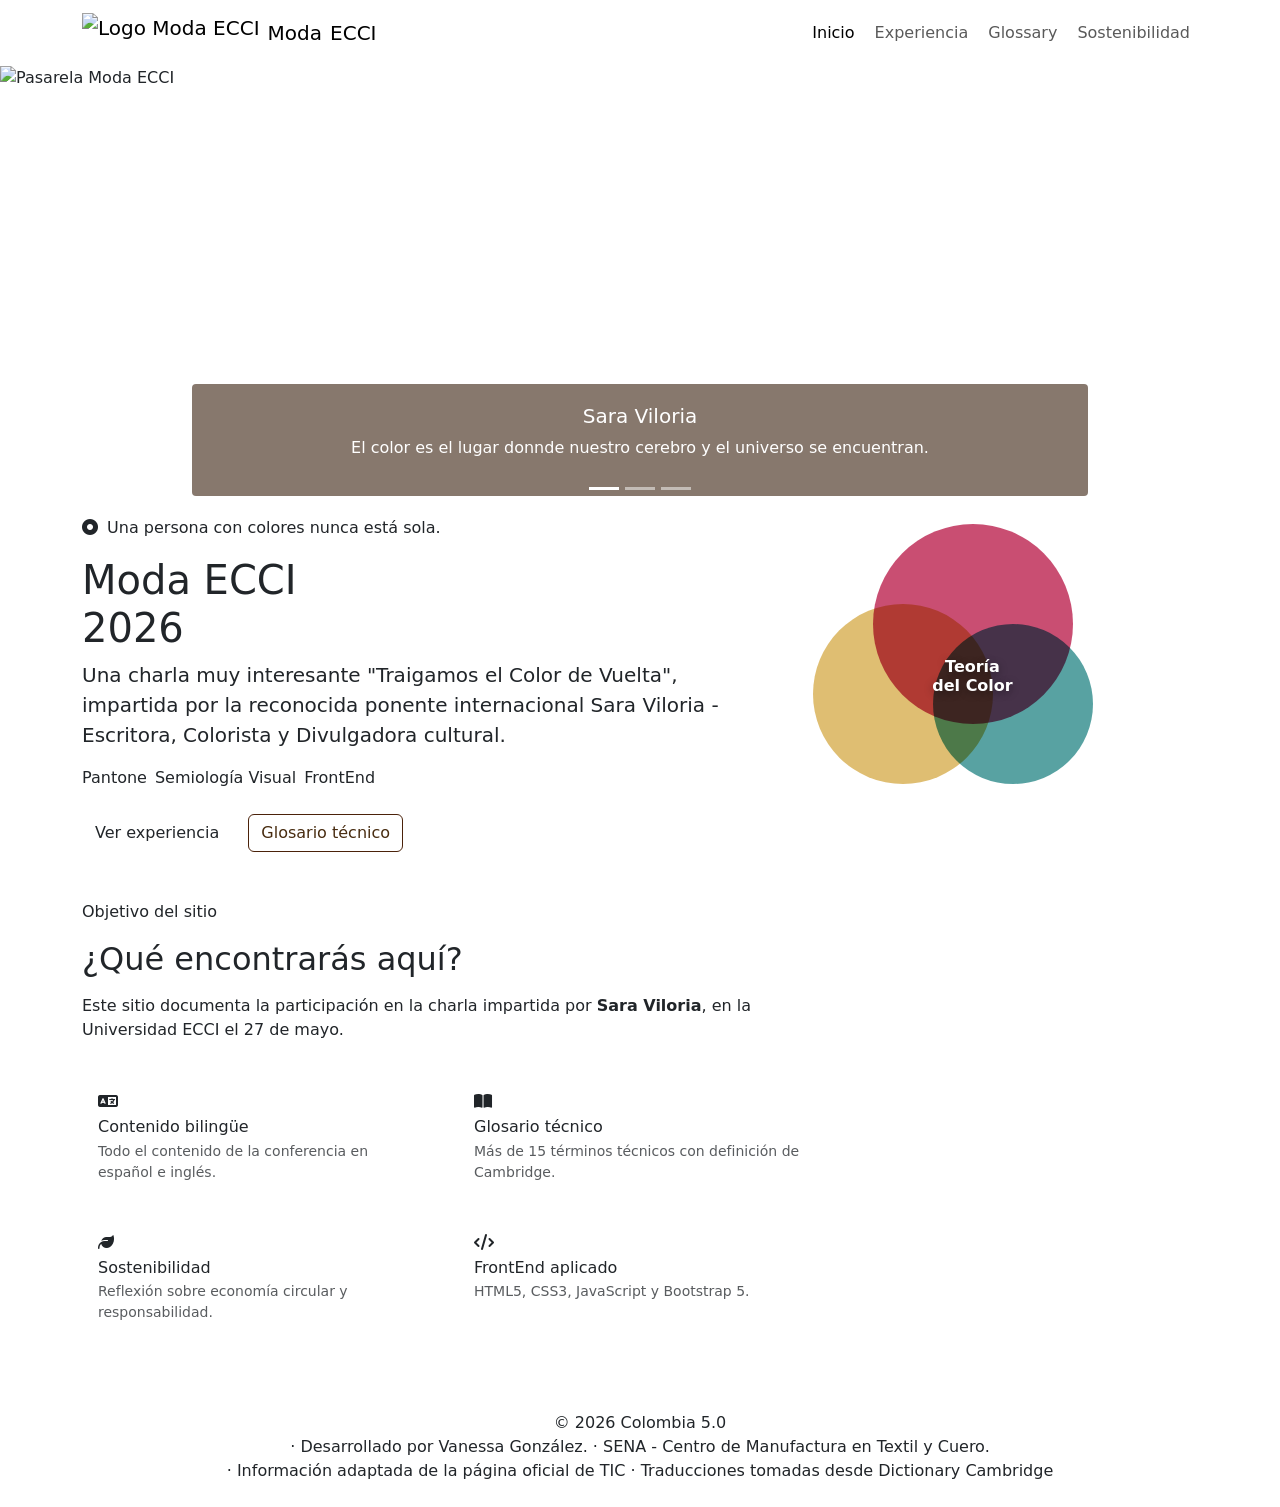
==== index.html @ 694be5ac "Add files via upload" ====
<!DOCTYPE html>
<html lang="es">
  <head>
    <meta charset="UTF-8" />
  <meta name="viewport" content="width=device-width, initial-scale=1.0" />
  <title>Moda ECCI — Inicio</title>
  <link rel="stylesheet" href="https://cdn.jsdelivr.net/npm/bootstrap@5.3.3/dist/css/bootstrap.min.css" />
  <link rel="stylesheet" href="https://cdnjs.cloudflare.com/ajax/libs/font-awesome/6.5.0/css/all.min.css" />
  <link rel="stylesheet" href="public/css/style.css" />
  </head>
  <body>
  
<!--=========== NAVAR ===========-->
    <nav class="navbar navbar-expand-lg navbar-moda sticky-top">
      <div class="container">
        <a class="navbar-brand d-flex align-items-center gap-2" href="index.html">
          <img src="public/img/logo.png" alt="Logo Moda ECCI" height="40" class="d-inline-block align-text-top">
          Moda <span>ECCI</span>
        </a>
        <button class="navbar-toggler border-0" type="button" data-bs-toggle="collapse" data-bs-target="#mainNav" aria-controls="mainNav" aria-expanded="false" aria-label="Menú">
        <span class="navbar-toggler-icon" style="filter:invert(1);"></span>
      </button>
      <div class="collapse navbar-collapse" id="mainNav">
        <ul class="navbar-nav ms-auto gap-1">
          <li class="nav-item"><a class="nav-link active" href="index.html">Inicio</a></li>
          <li class="nav-item"><a class="nav-link" href="pages/experiencia.html">Experiencia</a></li>
          <li class="nav-item"><a class="nav-link" href="pages/glossary.html">Glossary</a></li>
          <li class="nav-item"><a class="nav-link" href="pages/sostenibilidad.html">Sostenibilidad</a></li>
        </ul>
      </div>
    </div>
  </nav>

  <div id="eventImagesCarousel" class="carousel slide carousel-fade" data-bs-ride="carousel">
    <div class="carousel-indicators">
      <button type="button" data-bs-target="#eventImagesCarousel" data-bs-slide-to="0" class="active" aria-current="true" aria-label="Slide 1"></button>
      <button type="button" data-bs-target="#eventImagesCarousel" data-bs-slide-to="1" aria-label="Slide 2"></button>
      <button type="button" data-bs-target="#eventImagesCarousel" data-bs-slide-to="2" aria-label="Slide 3"></button>
    </div>

    <div class="carousel-inner">
      <div class="carousel-item active" data-bs-interval="4000">
        <img src="public/img/ME0.jpg" class="d-block w-100" alt="Pasarela Moda ECCI" style="height: 450px; object-fit: cover;">
        <div class="carousel-caption d-none d-md-block" style="background: rgba(56, 31, 13, 0.6); border-radius: 4px;">
          <h5>Sara Viloria</h5>
          <p>El color es el lugar donnde nuestro cerebro y el universo se encuentran.</p>
        </div>
      </div>
      <div class="carousel-item" data-bs-interval="4000">
        <img src="publlic/img/ME1.jpg" class="d-block w-100" alt="Conferencia de Color" style="height: 450px; object-fit: cover;">
        <div class="carousel-caption d-none d-md-block" style="background: rgba(79, 16, 79, 0.6); border-radius: 4px;">
          <h5>!Traigamos el color de vuelta¡</h5>
          <p>Todos los colores sin excepción nos hacen sentir algo.</p>
          <p>No existen los colores mudos; todos gritan, susurran, lloran o bailan.</p>
        </div>
      </div>
      <div class="carousel-item" data-bs-interval="4000">
        <img src="public/img/ME2.jpg" class="d-block w-100" alt="Talleres Textiles" style="height: 450px; object-fit: cover;">
        <div class="carousel-caption d-none d-md-block" style="background: rgba(13, 44, 83, 0.6); border-radius: 4px;">
          <h5>DIOS COLOR ARTE VIDA </h5>
          <p>El universo nos habla a través del color; el cerebro lo traduce en emoción y en ese diálogo vibrante, el alma descubre que jamás volverá a estar sola.</p>
        </div>
      </div>
    </div>
    <button class="carousel-control-prev" type="button" data-bs-target="#eventImagesCarousel" data-bs-slide="prev">
      <span class="carousel-control-prev-icon" aria-hidden="true"></span>
      <span class="visually-hidden">Anterior</span>
    </button>
    <button class="carousel-control-next" type="button" data-bs-target="#eventImagesCarousel" data-bs-slide="next">
      <span class="carousel-control-next-icon" aria-hidden="true"></span>
      <span class="visually-hidden">Siguiente</span>
    </button>
  </div>
   
<!--=========== BIENVENIDA ===========-->
<section class="hero">
    <div class="container">
      <div class="row align-items-center">
        <div class="col-lg-7">
          <p class="hero-label"><i class="fa-solid fa-circle-dot me-1"></i> Una persona con colores nunca está sola.</p>
          <h1>Moda ECCI<br>2026</h1>
          <p class="lead">
             Una charla muy interesante "Traigamos el Color de Vuelta", impartida por la reconocida ponente internacional
 <strong style="color:var(--pantone-gold);">Sara Viloria</strong> - Escritora, Colorista y Divulgadora cultural.
          </p>
          <div class="d-flex flex-wrap gap-2 mt-3">
            <span class="badge-pantone">Pantone</span>
            <span class="badge-pantone">Semiología Visual</span>
            <span class="badge-pantone">FrontEnd</span>
          </div>
          <div class="mt-4 d-flex gap-3 flex-wrap">
            <a href="pages/experiencia.html" class="btn btn-moda">Ver experiencia</a>
            <a href="pages/glossary.html" class="btn btn-outline-moda" style="color:#482c10;border-color:#4b220a;">Glosario técnico</a>
          </div>
        </div>
        <div class="col-lg-5 d-none d-lg-flex justify-content-center align-items-center mt-5 mt-lg-0">
          <!-- Círculos decorativos Pantone -->
          <div class="position-relative" style="width:320px;height:320px;">
            <div style="position:absolute;width:200px;height:200px;background:#C0305A;border-radius:50%;top:0;left:60px;opacity:0.85;"></div>
            <div style="position:absolute;width:180px;height:180px;background:#D4A843;border-radius:50%;top:80px;left:0;opacity:0.75;mix-blend-mode:multiply;"></div>
            <div style="position:absolute;width:160px;height:160px;background:#2E8B8B;border-radius:50%;top:100px;left:120px;opacity:0.80;mix-blend-mode:multiply;"></div>
            <div style="position:absolute;top:50%;left:50%;transform:translate(-50%,-50%);text-align:center;z-index:10;">
              <p style="font-family:var(--font-display);font-size:1rem;font-weight:900;color:#fff;text-shadow:0 2px 8px rgba(0,0,0,0.4);line-height:1.2;">Teoría<br>del Color</p>
            </div>
          </div>
        </div>
      </div>
    </div>
  </section>

<!--=========== OBJETIVOS ===========-->
  <section class="py-5">
    <div class="container">
      <div class="row g-4">
        <div class="col-md-8">
          <p class="section-subtitle">Objetivo del sitio</p>
          <h2 class="section-title mb-3">¿Qué encontrarás aquí?</h2>
          <p>Este sitio documenta la participación en la charla impartida por <strong>Sara Viloria</strong>, en la Universidad ECCI el 27 de mayo.</p>
          <div class="row g-3 mt-2">
            <div class="col-sm-6">
              <div class="p-3 rounded" style="background:var(--white);border-left:4px solid var(--magenta);">
                <i class="fa-solid fa-language mb-2" style="color:var(--magenta);"></i>
                <h6 class="mb-1">Contenido bilingüe</h6>
                <p class="small text-muted mb-0">Todo el contenido de la conferencia en español e inglés.</p>
              </div>
            </div>
            <div class="col-sm-6">
              <div class="p-3 rounded" style="background:var(--white);border-left:4px solid var(--pantone-teal);">
                <i class="fa-solid fa-book-open mb-2" style="color:var(--pantone-teal);"></i>
                <h6 class="mb-1">Glosario técnico</h6>
                <p class="small text-muted mb-0">Más de 15 términos técnicos con definición de Cambridge.</p>
              </div>
            </div>
            <div class="col-sm-6">
              <div class="p-3 rounded" style="background:var(--white);border-left:4px solid var(--pantone-gold);">
                <i class="fa-solid fa-leaf mb-2" style="color:var(--pantone-gold);"></i>
                <h6 class="mb-1">Sostenibilidad</h6>
                <p class="small text-muted mb-0">Reflexión sobre economía circular y responsabilidad.</p>
              </div>
            </div>
            <div class="col-sm-6">
              <div class="p-3 rounded" style="background:var(--white);border-left:4px solid var(--deep);">
                <i class="fa-solid fa-code mb-2" style="color:var(--deep);"></i>
                <h6 class="mb-1">FrontEnd aplicado</h6>
                <p class="small text-muted mb-0">HTML5, CSS3, JavaScript y Bootstrap 5.</p>
              </div>
            </div>
          </div>
        </div>
        <div class="col-md-4 d-flex align-items-center">
          <div class="text-center w-100 p-4 rounded" style="background:var(--deep);color:white;">
            <p style="font-family:var(--font-display);font-size:3rem;font-weight:900;color:var(--magenta-light);margin:0;" data-count="15">0</p>
            <p class="small mb-3">Términos técnicos</p>
            <p style="font-family:var(--font-display);font-size:3rem;font-weight:900;color:var(--pantone-gold);margin:0;" data-count="5">0</p>
            <p class="small mb-3">Temas de conferencia</p>
            <p style="font-family:var(--font-display);font-size:3rem;font-weight:900;color:var(--pantone-teal);margin:0;" data-count="4">0</p>
            <p class="small mb-0">Páginas del sitio</p>
          </div>
        </div>
      </div>
    </div>
  </section>
<footer class="site-footer py-4 text-center">
  <p class="mb-0">© 2026 Colombia 5.0 <br/> · Desarrollado por Vanessa González. · SENA - Centro de Manufactura en Textil y Cuero. <br/> · Información adaptada de la página oficial de TIC · Traducciones tomadas desde Dictionary Cambridge </p>
</footer>
  <script src="https://cdn.jsdelivr.net/npm/bootstrap@5.3.3/dist/js/bootstrap.bundle.min.js"></script>
  <script src="public/js/main.js"></script>
</body>
</html>
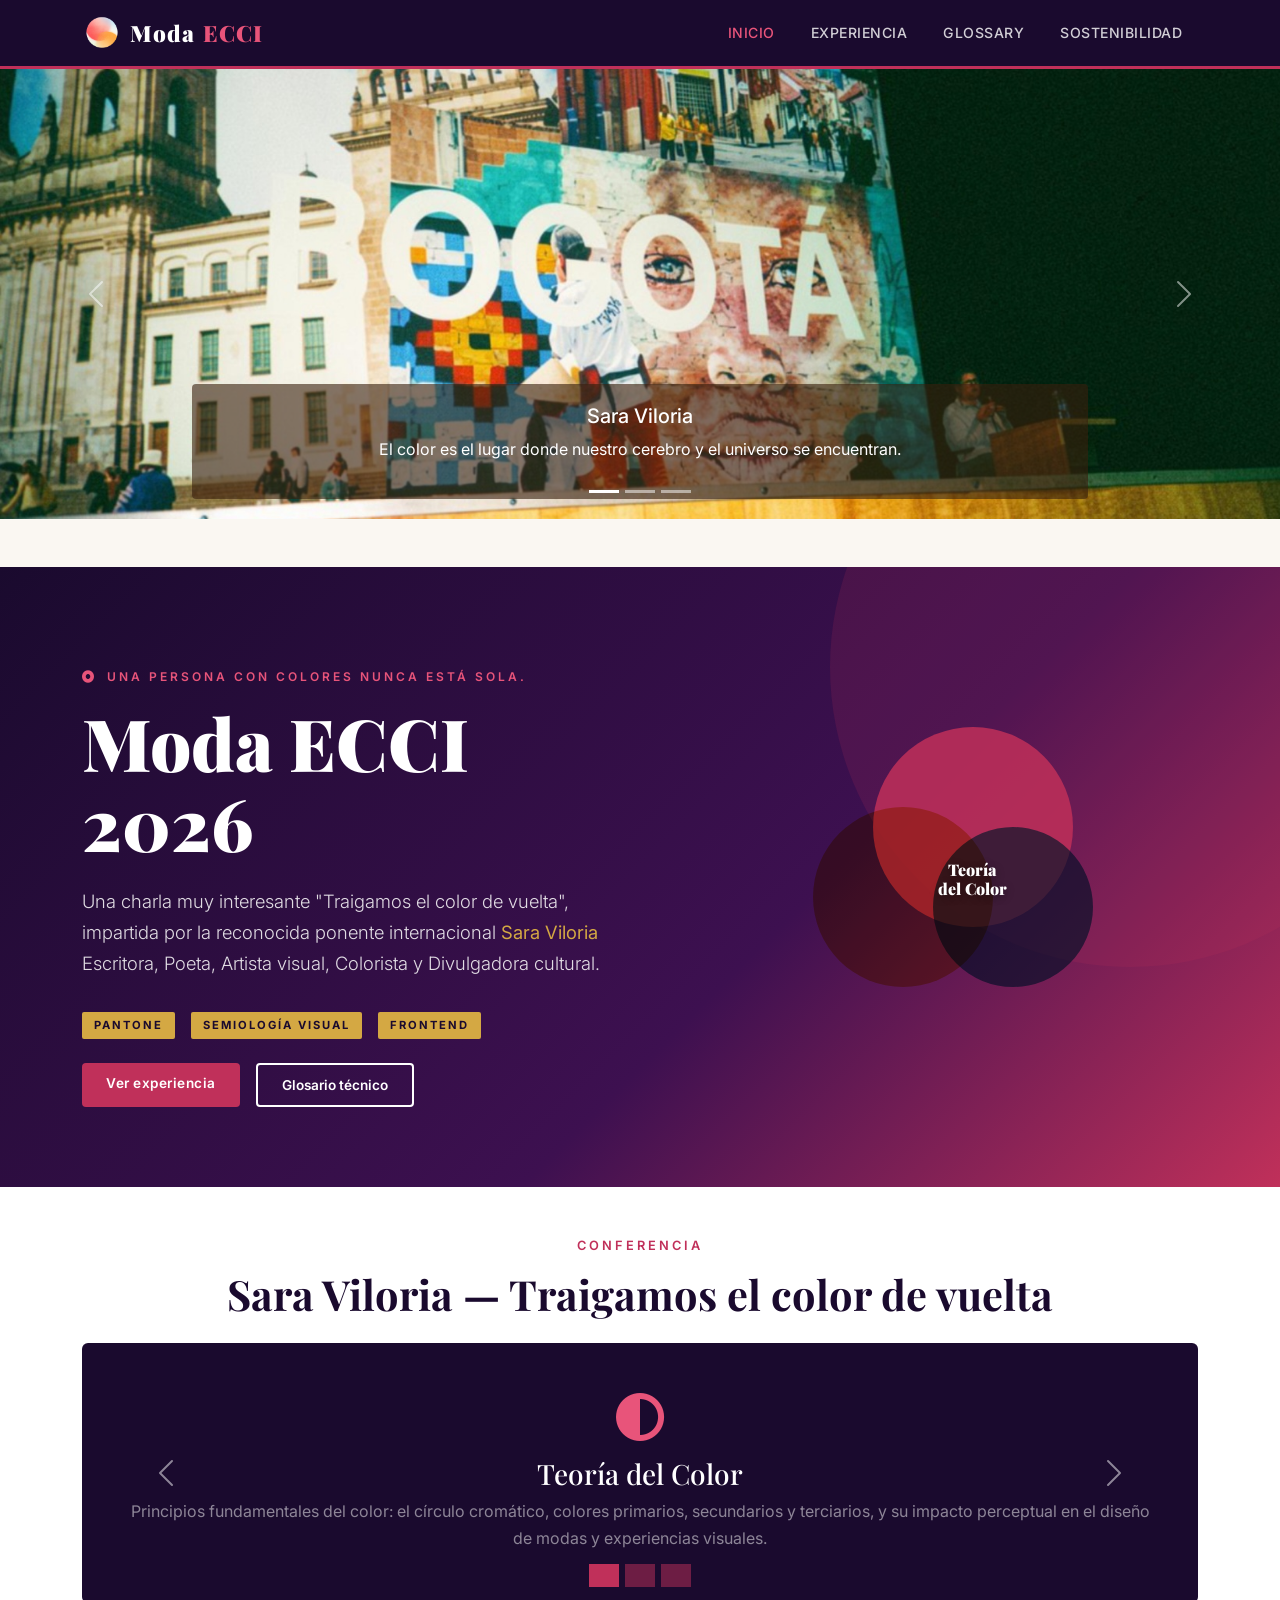
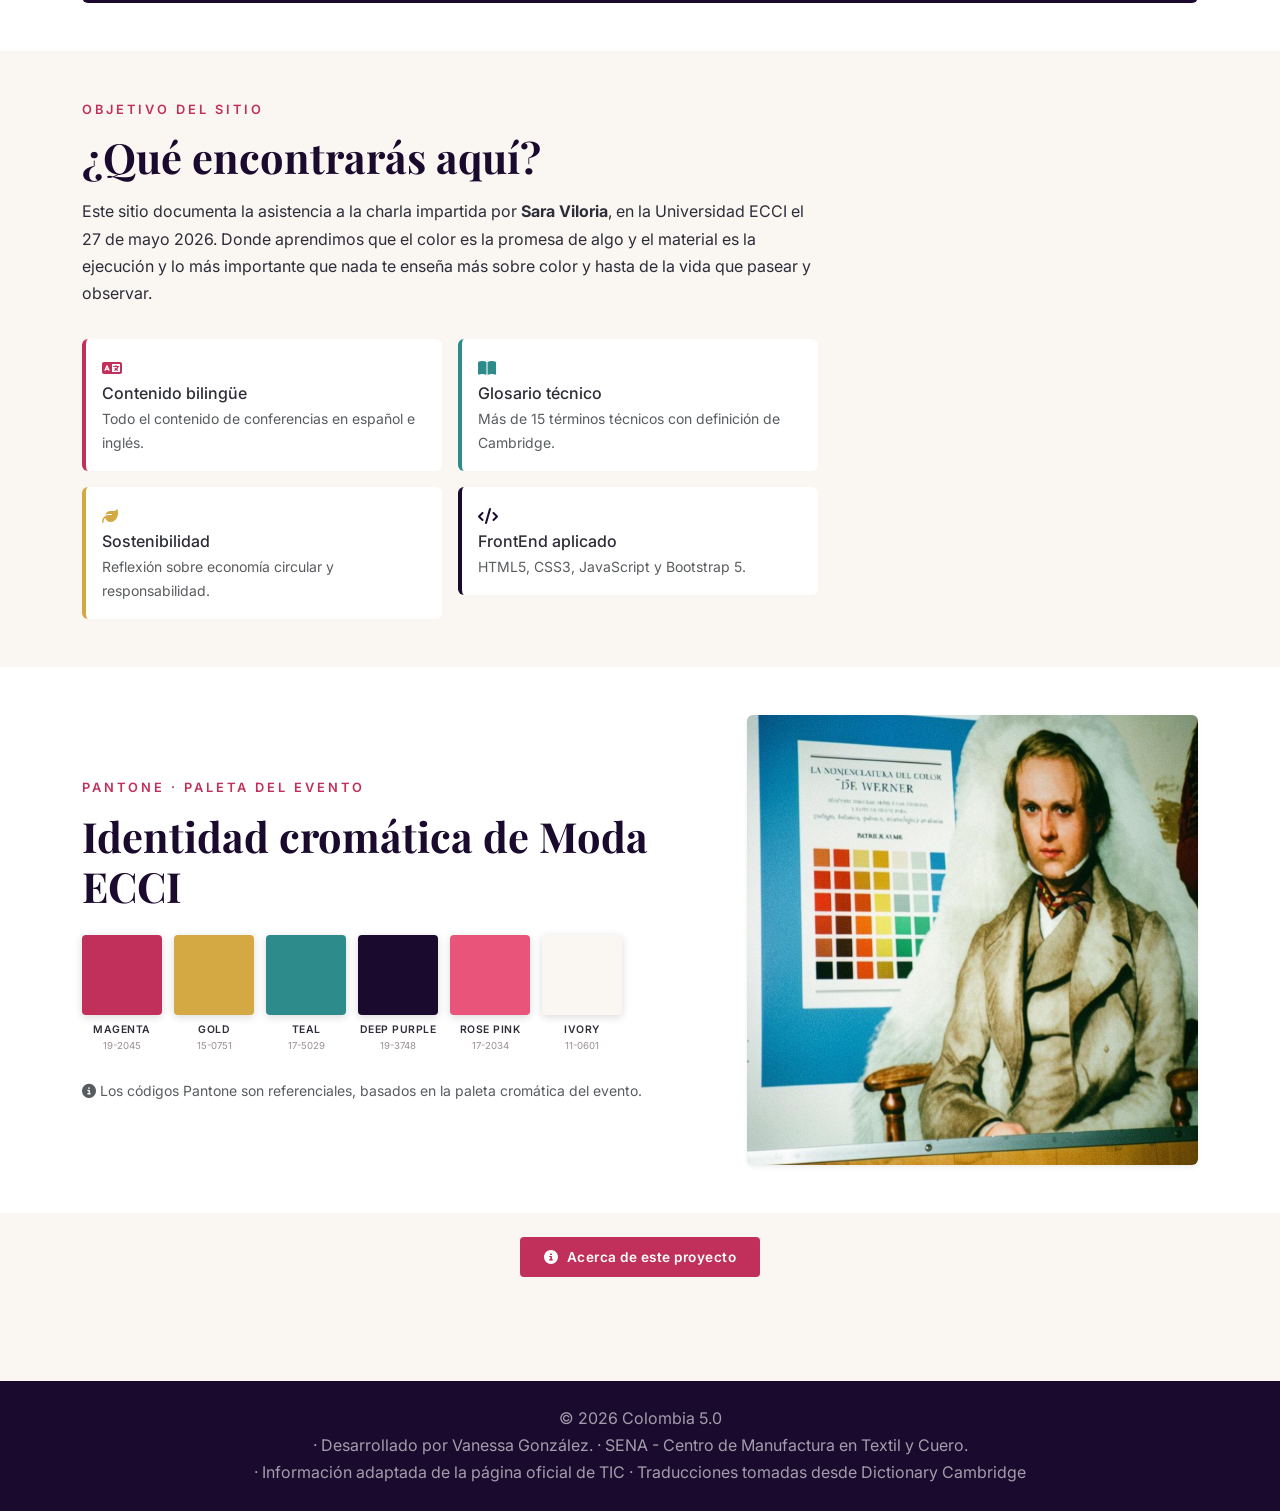
==== commit bd2c5ee8: "Update index.html" ====
--- a/index.html
+++ b/index.html
@@ -1,28 +1,28 @@
 <!DOCTYPE html>
 <html lang="es">
-  <head>
-    <meta charset="UTF-8" />
+<head>
+  <meta charset="UTF-8" />
   <meta name="viewport" content="width=device-width, initial-scale=1.0" />
   <title>Moda ECCI — Inicio</title>
   <link rel="stylesheet" href="https://cdn.jsdelivr.net/npm/bootstrap@5.3.3/dist/css/bootstrap.min.css" />
   <link rel="stylesheet" href="https://cdnjs.cloudflare.com/ajax/libs/font-awesome/6.5.0/css/all.min.css" />
-  <link rel="stylesheet" href="public/css/style.css" />
-  </head>
-  <body>
-  
-<!--=========== NAVAR ===========-->
-    <nav class="navbar navbar-expand-lg navbar-moda sticky-top">
-      <div class="container">
-        <a class="navbar-brand d-flex align-items-center gap-2" href="index.html">
-          <img src="public/img/logo.png" alt="Logo Moda ECCI" height="40" class="d-inline-block align-text-top">
+  <link rel="stylesheet" href="css/style.css" />
+</head>
+<body>
+
+  <!-- ============= NAVBAR ============= -->
+  <nav class="navbar navbar-expand-lg navbar-moda sticky-top">
+    <div class="container">
+      <a class="navbar-brand d-flex align-items-center gap-2" href="index.html">
+          <img src="img/logo.png" alt="Logo Moda ECCI" height="40" class="d-inline-block align-text-top">
           Moda <span>ECCI</span>
         </a>
-        <button class="navbar-toggler border-0" type="button" data-bs-toggle="collapse" data-bs-target="#mainNav" aria-controls="mainNav" aria-expanded="false" aria-label="Menú">
+      <button class="navbar-toggler border-0" type="button" data-bs-toggle="collapse" data-bs-target="#mainNav" aria-controls="mainNav" aria-expanded="false" aria-label="Menú">
         <span class="navbar-toggler-icon" style="filter:invert(1);"></span>
       </button>
       <div class="collapse navbar-collapse" id="mainNav">
         <ul class="navbar-nav ms-auto gap-1">
-          <li class="nav-item"><a class="nav-link active" href="index.html">Inicio</a></li>
+          <li class="nav-item"><a class="nav-link" href="index.html">Inicio</a></li>
           <li class="nav-item"><a class="nav-link" href="pages/experiencia.html">Experiencia</a></li>
           <li class="nav-item"><a class="nav-link" href="pages/glossary.html">Glossary</a></li>
           <li class="nav-item"><a class="nav-link" href="pages/sostenibilidad.html">Sostenibilidad</a></li>
@@ -31,7 +31,8 @@
     </div>
   </nav>
 
-  <div id="eventImagesCarousel" class="carousel slide carousel-fade" data-bs-ride="carousel">
+  <!-- ============= CARRUSEL ============= -->
+  <div id="eventImagesCarousel" class="carousel slide carousel-fade mb-5" data-bs-ride="carousel">
     <div class="carousel-indicators">
       <button type="button" data-bs-target="#eventImagesCarousel" data-bs-slide-to="0" class="active" aria-current="true" aria-label="Slide 1"></button>
       <button type="button" data-bs-target="#eventImagesCarousel" data-bs-slide-to="1" aria-label="Slide 2"></button>
@@ -40,22 +41,22 @@
 
     <div class="carousel-inner">
       <div class="carousel-item active" data-bs-interval="4000">
-        <img src="public/img/ME0.jpg" class="d-block w-100" alt="Pasarela Moda ECCI" style="height: 450px; object-fit: cover;">
+        <img src="img/ME0.jpg" class="d-block w-100" alt="Pasarela Moda ECCI" style="height: 450px; object-fit: cover;">
         <div class="carousel-caption d-none d-md-block" style="background: rgba(56, 31, 13, 0.6); border-radius: 4px;">
           <h5>Sara Viloria</h5>
-          <p>El color es el lugar donnde nuestro cerebro y el universo se encuentran.</p>
+          <p>El color es el lugar donde nuestro cerebro y el universo se encuentran.</p>
         </div>
       </div>
       <div class="carousel-item" data-bs-interval="4000">
-        <img src="publlic/img/ME1.jpg" class="d-block w-100" alt="Conferencia de Color" style="height: 450px; object-fit: cover;">
+        <img src="img/ME1.jpg" class="d-block w-100" alt="Conferencia de Color" style="height: 450px; object-fit: cover;">
         <div class="carousel-caption d-none d-md-block" style="background: rgba(79, 16, 79, 0.6); border-radius: 4px;">
-          <h5>!Traigamos el color de vuelta¡</h5>
+          <h5>¡Traigamos el color de vuelta!</h5>
           <p>Todos los colores sin excepción nos hacen sentir algo.</p>
           <p>No existen los colores mudos; todos gritan, susurran, lloran o bailan.</p>
         </div>
       </div>
       <div class="carousel-item" data-bs-interval="4000">
-        <img src="public/img/ME2.jpg" class="d-block w-100" alt="Talleres Textiles" style="height: 450px; object-fit: cover;">
+        <img src="img/ME2.jpg" class="d-block w-100" alt="Talleres Textiles" style="height: 450px; object-fit: cover;">
         <div class="carousel-caption d-none d-md-block" style="background: rgba(13, 44, 83, 0.6); border-radius: 4px;">
           <h5>DIOS COLOR ARTE VIDA </h5>
           <p>El universo nos habla a través del color; el cerebro lo traduce en emoción y en ese diálogo vibrante, el alma descubre que jamás volverá a estar sola.</p>
@@ -71,17 +72,16 @@
       <span class="visually-hidden">Siguiente</span>
     </button>
   </div>
-   
-<!--=========== BIENVENIDA ===========-->
-<section class="hero">
+
+  <!-- ============= HERO ============= -->
+  <section class="hero">
     <div class="container">
       <div class="row align-items-center">
         <div class="col-lg-7">
           <p class="hero-label"><i class="fa-solid fa-circle-dot me-1"></i> Una persona con colores nunca está sola.</p>
           <h1>Moda ECCI<br>2026</h1>
           <p class="lead">
-             Una charla muy interesante "Traigamos el Color de Vuelta", impartida por la reconocida ponente internacional
- <strong style="color:var(--pantone-gold);">Sara Viloria</strong> - Escritora, Colorista y Divulgadora cultural.
+          Una charla muy interesante "Traigamos el color de vuelta", impartida por la reconocida ponente internacional <strong style="color:var(--pantone-gold);">Sara Viloria</strong> Escritora, Poeta, Artista visual, Colorista y Divulgadora cultural.
           </p>
           <div class="d-flex flex-wrap gap-2 mt-3">
             <span class="badge-pantone">Pantone</span>
@@ -90,7 +90,7 @@
           </div>
           <div class="mt-4 d-flex gap-3 flex-wrap">
             <a href="pages/experiencia.html" class="btn btn-moda">Ver experiencia</a>
-            <a href="pages/glossary.html" class="btn btn-outline-moda" style="color:#482c10;border-color:#4b220a;">Glosario técnico</a>
+            <a href="pages/glossary.html" class="btn btn-outline-moda" style="color:#fff;border-color:#fff;">Glosario técnico</a>
           </div>
         </div>
         <div class="col-lg-5 d-none d-lg-flex justify-content-center align-items-center mt-5 mt-lg-0">
@@ -108,20 +108,69 @@
     </div>
   </section>
 
-<!--=========== OBJETIVOS ===========-->
+  <!-- ============= CAROUSEL DE TEMAS ============= -->
+  <section class="py-5" style="background:var(--white);">
+    <div class="container">
+      <p class="section-subtitle text-center">Conferencia</p>
+      <h2 class="section-title text-center mb-4">Sara Viloria — Traigamos el color de vuelta</h2>
+
+      <div id="topicsCarousel" class="carousel slide" data-bs-ride="carousel">
+        <div class="carousel-indicators">
+          <button type="button" data-bs-target="#topicsCarousel" data-bs-slide-to="0" class="active" style="background:var(--magenta);"></button>
+          <button type="button" data-bs-target="#topicsCarousel" data-bs-slide-to="1" style="background:var(--magenta);"></button>
+          <button type="button" data-bs-target="#topicsCarousel" data-bs-slide-to="2" style="background:var(--magenta);"></button>
+        </div>
+        <div class="carousel-inner rounded" style="background:var(--deep);min-height:260px;">
+
+          <div class="carousel-item active">
+            <div class="d-flex flex-column justify-content-center align-items-center text-center p-5" style="min-height:260px;">
+              <i class="fa-solid fa-circle-half-stroke fa-3x mb-3" style="color:var(--magenta-light);"></i>
+              <h3 class="text-white" style="font-family:var(--font-display);">Teoría del Color</h3>
+              <p class="text-white-50 mb-0">Principios fundamentales del color: el círculo cromático, colores primarios, secundarios y terciarios, y su impacto perceptual en el diseño de modas y experiencias visuales.</p>
+            </div>
+          </div>
+
+          <div class="carousel-item">
+            <div class="d-flex flex-column justify-content-center align-items-center text-center p-5" style="min-height:260px;">
+              <i class="fa-solid fa-eye fa-3x mb-3" style="color:var(--pantone-gold);"></i>
+              <h3 class="text-white" style="font-family:var(--font-display);">Semiología del Color</h3>
+              <p class="text-white-50 mb-0">Estudio de los signos y símbolos que los colores transmiten culturalmente. Cómo cada tono comunica emociones, identidades y valores en la industria creativa y el diseño digital.</p>
+            </div>
+          </div>
+
+          <div class="carousel-item">
+            <div class="d-flex flex-column justify-content-center align-items-center text-center p-5" style="min-height:260px;">
+              <i class="fa-solid fa-swatchbook fa-3x mb-3" style="color:var(--pantone-teal);"></i>
+              <h3 class="text-white" style="font-family:var(--font-display);">Sistema Pantone</h3>
+              <p class="text-white-50 mb-0">El sistema internacional de identificación y estandarización del color. Su uso en propuestas gráficas, textiles y digitales para garantizar coherencia visual en cualquier soporte.</p>
+            </div>
+          </div>
+
+        </div>
+        <button class="carousel-control-prev" type="button" data-bs-target="#topicsCarousel" data-bs-slide="prev">
+          <span class="carousel-control-prev-icon"></span>
+        </button>
+        <button class="carousel-control-next" type="button" data-bs-target="#topicsCarousel" data-bs-slide="next">
+          <span class="carousel-control-next-icon"></span>
+        </button>
+      </div>
+    </div>
+  </section>
+
+  <!-- ============= OBJETIVO ============= -->
   <section class="py-5">
     <div class="container">
       <div class="row g-4">
         <div class="col-md-8">
           <p class="section-subtitle">Objetivo del sitio</p>
           <h2 class="section-title mb-3">¿Qué encontrarás aquí?</h2>
-          <p>Este sitio documenta la participación en la charla impartida por <strong>Sara Viloria</strong>, en la Universidad ECCI el 27 de mayo.</p>
+          <p>Este sitio documenta la asistencia a la charla impartida por <strong>Sara Viloria</strong>, en la Universidad ECCI el 27 de mayo 2026. Donde aprendimos que el color es la promesa de algo y el material es la ejecución y lo más importante que nada te enseña más sobre color y hasta de la vida que pasear y observar.</p>
           <div class="row g-3 mt-2">
             <div class="col-sm-6">
               <div class="p-3 rounded" style="background:var(--white);border-left:4px solid var(--magenta);">
                 <i class="fa-solid fa-language mb-2" style="color:var(--magenta);"></i>
                 <h6 class="mb-1">Contenido bilingüe</h6>
-                <p class="small text-muted mb-0">Todo el contenido de la conferencia en español e inglés.</p>
+                <p class="small text-muted mb-0">Todo el contenido de conferencias en español e inglés.</p>
               </div>
             </div>
             <div class="col-sm-6">
@@ -147,23 +196,73 @@
             </div>
           </div>
         </div>
-        <div class="col-md-4 d-flex align-items-center">
-          <div class="text-center w-100 p-4 rounded" style="background:var(--deep);color:white;">
-            <p style="font-family:var(--font-display);font-size:3rem;font-weight:900;color:var(--magenta-light);margin:0;" data-count="15">0</p>
-            <p class="small mb-3">Términos técnicos</p>
-            <p style="font-family:var(--font-display);font-size:3rem;font-weight:900;color:var(--pantone-gold);margin:0;" data-count="5">0</p>
-            <p class="small mb-3">Temas de conferencia</p>
-            <p style="font-family:var(--font-display);font-size:3rem;font-weight:900;color:var(--pantone-teal);margin:0;" data-count="4">0</p>
-            <p class="small mb-0">Páginas del sitio</p>
-          </div>
-        </div>
-      </div>
-    </div>
-  </section>
+        </div>
+      </div>
+    </div>
+  </section>
+
+  <!-- ============= PALETA PANTONE ============= -->
+  <section class="py-5" style="background:var(--white);">
+    <div class="container">
+      <div class="row align-items-center g-4">
+        
+        <div class="col-lg-7">
+          <p class="section-subtitle">Pantone · Paleta del evento</p>
+          <h2 class="section-title mb-4">Identidad cromática de Moda ECCI</h2>
+          
+          <div class="swatch-row">
+            <div class="swatch"><div class="swatch-block" style="background:#C0305A;"></div><div class="swatch-name">Magenta</div><div class="swatch-code">19-2045</div></div>
+            <div class="swatch"><div class="swatch-block" style="background:#D4A843;"></div><div class="swatch-name">Gold</div><div class="swatch-code">15-0751</div></div>
+            <div class="swatch"><div class="swatch-block" style="background:#2E8B8B;"></div><div class="swatch-name">Teal</div><div class="swatch-code">17-5029</div></div>
+            <div class="swatch"><div class="swatch-block" style="background:#1A0A2E;"></div><div class="swatch-name">Deep Purple</div><div class="swatch-code">19-3748</div></div>
+            <div class="swatch"><div class="swatch-block" style="background:#E8547A;"></div><div class="swatch-name">Rose Pink</div><div class="swatch-code">17-2034</div></div>
+            <div class="swatch"><div class="swatch-block" style="background:#FAF7F2;"></div><div class="swatch-name">Ivory</div><div class="swatch-code">11-0601</div></div>
+          </div>
+          
+          <p class="text-muted small mt-3 mb-0"><i class="fa-solid fa-info-circle me-1"></i>Los códigos Pantone son referenciales, basados en la paleta cromática del evento.</p>
+        </div>
+
+        <div class="col-lg-5 text-center">
+          <img src="img/ME7.jpg" alt="Pantone Werner" class="img-fluid rounded shadow-sm" style="max-height: 450px; object-fit: cover; width: 200%;">
+        </div>
+
+      </div> </div> </section>
+  <!-- ============= MODAL =============-->
+  <section class="py-4 text-center">
+    <button class="btn btn-moda" data-bs-toggle="modal" data-bs-target="#aboutModal">
+      <i class="fa-solid fa-circle-info me-2"></i>Acerca de este proyecto
+    </button>
+  </section>
+
+  <div class="modal fade" id="aboutModal" tabindex="-1" aria-labelledby="aboutModalLabel" aria-hidden="true">
+    <div class="modal-dialog modal-dialog-centered">
+      <div class="modal-content" style="border:none;border-radius:4px;overflow:hidden;">
+        <div class="modal-header" style="background:var(--deep);border:none;">
+          <h5 class="modal-title text-white" id="aboutModalLabel" style="font-family:var(--font-display);">Acerca del proyecto</h5>
+          <button type="button" class="btn-close btn-close-white" data-bs-dismiss="modal" aria-label="Cerrar"></button>
+        </div>
+        <div class="modal-body p-4">
+          <p><strong>Desarrollado por:</strong> Vanessa González</p>
+          <p><strong>Programa:</strong> Análisis y Desarrollo de Software (ADSO)</p>
+          <p><strong>Institución:</strong> SENA — Centro de Manufactura en Textil y Cuero</p>
+          <p><strong>Instructor:</strong> Belman Marín</p>
+          <p><strong>Evento:</strong> Moda ECCI 2026</p>
+          <p><strong>Tecnologías:</strong> HTML5, CSS3, JavaScript, Bootstrap 5</p>
+          <p class="mb-0"><strong>Conferencia:</strong> Traigamos el color de vuelta — Sara Viloria</p>
+        </div>
+        <div class="modal-footer" style="border-top:1px solid #eee;">
+          <button type="button" class="btn btn-moda" data-bs-dismiss="modal">Cerrar</button>
+        </div>
+      </div>
+    </div>
+  </div>
+
+  <!-- ============= FOOTER ============= -->
 <footer class="site-footer py-4 text-center">
   <p class="mb-0">© 2026 Colombia 5.0 <br/> · Desarrollado por Vanessa González. · SENA - Centro de Manufactura en Textil y Cuero. <br/> · Información adaptada de la página oficial de TIC · Traducciones tomadas desde Dictionary Cambridge </p>
 </footer>
+
   <script src="https://cdn.jsdelivr.net/npm/bootstrap@5.3.3/dist/js/bootstrap.bundle.min.js"></script>
-  <script src="public/js/main.js"></script>
+  <script src="js/main.js"></script>
 </body>
-</html>+</html>
--- a/css/style.css
+++ b/css/style.css
@@ -0,0 +1,367 @@
+/* =============================================
+   MODA ECCI — Estilos principales
+   Paleta inspirada en teoría del color y Pantone
+   ============================================= */
+
+@import url('https://fonts.googleapis.com/css2?family=Playfair+Display:wght@400;700;900&family=Inter:wght@300;400;500;600&display=swap');
+
+:root {
+  --magenta:    #C0305A;
+  --magenta-light: #E8547A;
+  --deep:       #1A0A2E;
+  --charcoal:   #2D2D3A;
+  --ivory:      #FAF7F2;
+  --warm-gray:  #9A9090;
+  --pantone-gold: #D4A843;
+  --pantone-teal: #2E8B8B;
+  --white:      #FFFFFF;
+
+  --font-display: 'Playfair Display', Georgia, serif;
+  --font-body:    'Inter', system-ui, sans-serif;
+
+  --radius: 4px;
+  --transition: 0.25s ease;
+}
+
+* { box-sizing: border-box; }
+
+body {
+  font-family: var(--font-body);
+  background-color: var(--ivory);
+  color: var(--charcoal);
+  margin: 0;
+  padding: 0;
+  line-height: 1.7;
+}
+
+/* ── Navbar ── */
+.navbar-moda {
+  background-color: var(--deep) !important;
+  border-bottom: 3px solid var(--magenta);
+}
+
+.navbar-moda .navbar-brand {
+  font-family: var(--font-display);
+  font-weight: 900;
+  font-size: 1.4rem;
+  color: var(--white) !important;
+  letter-spacing: 1px;
+}
+
+.navbar-moda .navbar-brand span {
+  color: var(--magenta-light);
+}
+
+.navbar-moda .nav-link {
+  color: rgba(255,255,255,0.80) !important;
+  font-size: 0.88rem;
+  font-weight: 500;
+  letter-spacing: 0.5px;
+  text-transform: uppercase;
+  padding: 0.5rem 1rem !important;
+  transition: color var(--transition);
+}
+
+.navbar-moda .nav-link:hover,
+.navbar-moda .nav-link.active {
+  color: var(--magenta-light) !important;
+}
+
+/* ── Hero ── */
+.hero {
+  background: linear-gradient(135deg, var(--deep) 0%, #3D1050 60%, var(--magenta) 100%);
+  color: var(--white);
+  padding: 100px 0 80px;
+  position: relative;
+  overflow: hidden;
+}
+
+.hero::before {
+  content: '';
+  position: absolute;
+  width: 600px; height: 600px;
+  border-radius: 50%;
+  background: rgba(192, 48, 90, 0.15);
+  top: -200px; right: -150px;
+  pointer-events: none;
+}
+
+.hero-label {
+  font-size: 0.75rem;
+  font-weight: 600;
+  letter-spacing: 3px;
+  text-transform: uppercase;
+  color: var(--magenta-light);
+  margin-bottom: 1rem;
+}
+
+.hero h1 {
+  font-family: var(--font-display);
+  font-size: clamp(2.5rem, 6vw, 4.5rem);
+  font-weight: 900;
+  line-height: 1.1;
+  margin-bottom: 1.5rem;
+}
+
+.hero p.lead {
+  font-size: 1.15rem;
+  font-weight: 300;
+  color: rgba(255,255,255,0.85);
+  max-width: 560px;
+  margin-bottom: 2rem;
+}
+
+.badge-pantone {
+  display: inline-block;
+  background: var(--pantone-gold);
+  color: var(--deep);
+  font-size: 0.7rem;
+  font-weight: 700;
+  letter-spacing: 2px;
+  text-transform: uppercase;
+  padding: 4px 12px;
+  border-radius: 2px;
+  margin-right: 8px;
+}
+
+/* ── Sección bilingüe ── */
+.lang-divider {
+  display: flex;
+  align-items: center;
+  gap: 16px;
+  margin: 2.5rem 0 1.5rem;
+}
+
+.lang-divider::before,
+.lang-divider::after {
+  content: '';
+  flex: 1;
+  height: 1px;
+  background: var(--magenta);
+  opacity: 0.35;
+}
+
+.lang-tag {
+  font-size: 0.7rem;
+  font-weight: 700;
+  letter-spacing: 3px;
+  text-transform: uppercase;
+  color: var(--magenta);
+  white-space: nowrap;
+}
+
+.lang-section-es {
+  background: var(--white);
+  border-left: 4px solid var(--magenta);
+  border-radius: 0 var(--radius) var(--radius) 0;
+  padding: 2rem;
+  margin-bottom: 1rem;
+}
+
+.lang-section-en {
+  background: var(--deep);
+  color: rgba(255,255,255,0.9);
+  border-left: 4px solid var(--pantone-teal);
+  border-radius: 0 var(--radius) var(--radius) 0;
+  padding: 2rem;
+}
+
+.lang-section-en h2,
+.lang-section-en h3,
+.lang-section-en p,
+.lang-section-en li {
+  color: rgba(255,255,255,0.9);
+}
+
+/* ── Section titles ── */
+.section-title {
+  font-family: var(--font-display);
+  font-size: clamp(1.8rem, 4vw, 2.6rem);
+  font-weight: 700;
+  color: var(--deep);
+  margin-bottom: 0.5rem;
+}
+
+.section-subtitle {
+  font-size: 0.8rem;
+  font-weight: 600;
+  letter-spacing: 3px;
+  text-transform: uppercase;
+  color: var(--magenta);
+  margin-bottom: 0.75rem;
+}
+
+/* ── Cards ── */
+.card-moda {
+  border: none;
+  border-radius: var(--radius);
+  box-shadow: 0 2px 16px rgba(26,10,46,0.08);
+  transition: transform var(--transition), box-shadow var(--transition);
+  height: 100%;
+}
+
+.card-moda:hover {
+  transform: translateY(-4px);
+  box-shadow: 0 8px 32px rgba(192,48,90,0.15);
+}
+
+.card-moda .card-header {
+  background: var(--deep);
+  color: var(--white);
+  font-family: var(--font-display);
+  font-size: 1.1rem;
+  border-radius: var(--radius) var(--radius) 0 0;
+  padding: 1.25rem 1.5rem;
+}
+
+.card-moda .card-body {
+  padding: 1.5rem;
+}
+
+/* ── Color swatches (Pantone) ── */
+.swatch-row {
+  display: flex;
+  gap: 12px;
+  flex-wrap: wrap;
+  margin: 1.5rem 0;
+}
+
+.swatch {
+  width: 80px;
+  text-align: center;
+}
+
+.swatch-block {
+  width: 80px;
+  height: 80px;
+  border-radius: var(--radius);
+  margin-bottom: 6px;
+  box-shadow: 0 2px 8px rgba(0,0,0,0.15);
+}
+
+.swatch-name {
+  font-size: 0.65rem;
+  font-weight: 600;
+  text-transform: uppercase;
+  letter-spacing: 0.5px;
+  color: var(--charcoal);
+}
+
+.swatch-code {
+  font-size: 0.6rem;
+  color: var(--warm-gray);
+}
+
+/* ── Glossary table ── */
+.table-glossary thead {
+  background: var(--deep);
+  color: var(--white);
+}
+
+.table-glossary thead th {
+  font-size: 0.75rem;
+  letter-spacing: 2px;
+  text-transform: uppercase;
+  font-weight: 600;
+  padding: 1rem 1.25rem;
+}
+
+.table-glossary tbody tr:hover {
+  background-color: rgba(192,48,90,0.04);
+}
+
+.badge-en {
+  background-color: var(--pantone-teal);
+  color: white;
+  font-size: 0.65rem;
+  font-weight: 600;
+  letter-spacing: 1px;
+  padding: 3px 8px;
+  border-radius: 2px;
+}
+
+/* ── Footer ── */
+footer {
+  background: var(--deep);
+  color: rgba(255,255,255,0.6);
+  padding: 48px 0 32px;
+  margin-top: 5rem;
+}
+
+footer h5 {
+  color: var(--white);
+  font-family: var(--font-display);
+  margin-bottom: 1rem;
+}
+
+footer a {
+  color: var(--magenta-light);
+  text-decoration: none;
+}
+
+footer a:hover {
+  color: var(--white);
+}
+
+.footer-divider {
+  border-color: rgba(255,255,255,0.1);
+  margin: 2rem 0 1.5rem;
+}
+
+/* ── Accordion override ── */
+.accordion-moda .accordion-button {
+  font-weight: 600;
+  color: var(--deep);
+  background: var(--ivory);
+}
+
+.accordion-moda .accordion-button:not(.collapsed) {
+  background: var(--deep);
+  color: var(--white);
+  box-shadow: none;
+}
+
+.accordion-moda .accordion-button:focus {
+  box-shadow: 0 0 0 3px rgba(192,48,90,0.25);
+}
+
+/* ── Btn override ── */
+.btn-moda {
+  background: var(--magenta);
+  color: var(--white);
+  border: none;
+  border-radius: var(--radius);
+  font-weight: 600;
+  font-size: 0.85rem;
+  letter-spacing: 0.5px;
+  padding: 10px 24px;
+  transition: background var(--transition);
+}
+
+.btn-moda:hover {
+  background: var(--magenta-light);
+  color: var(--white);
+}
+
+.btn-outline-moda {
+  border: 2px solid var(--magenta);
+  color: var(--magenta);
+  background: transparent;
+  border-radius: var(--radius);
+  font-weight: 600;
+  font-size: 0.85rem;
+  padding: 10px 24px;
+  transition: all var(--transition);
+}
+
+.btn-outline-moda:hover {
+  background: var(--magenta);
+  color: var(--white);
+}
+
+/* ── Responsive ── */
+@media (max-width: 768px) {
+  .hero { padding: 72px 0 56px; }
+  .swatch { width: 60px; }
+  .swatch-block { width: 60px; height: 60px; }
+}
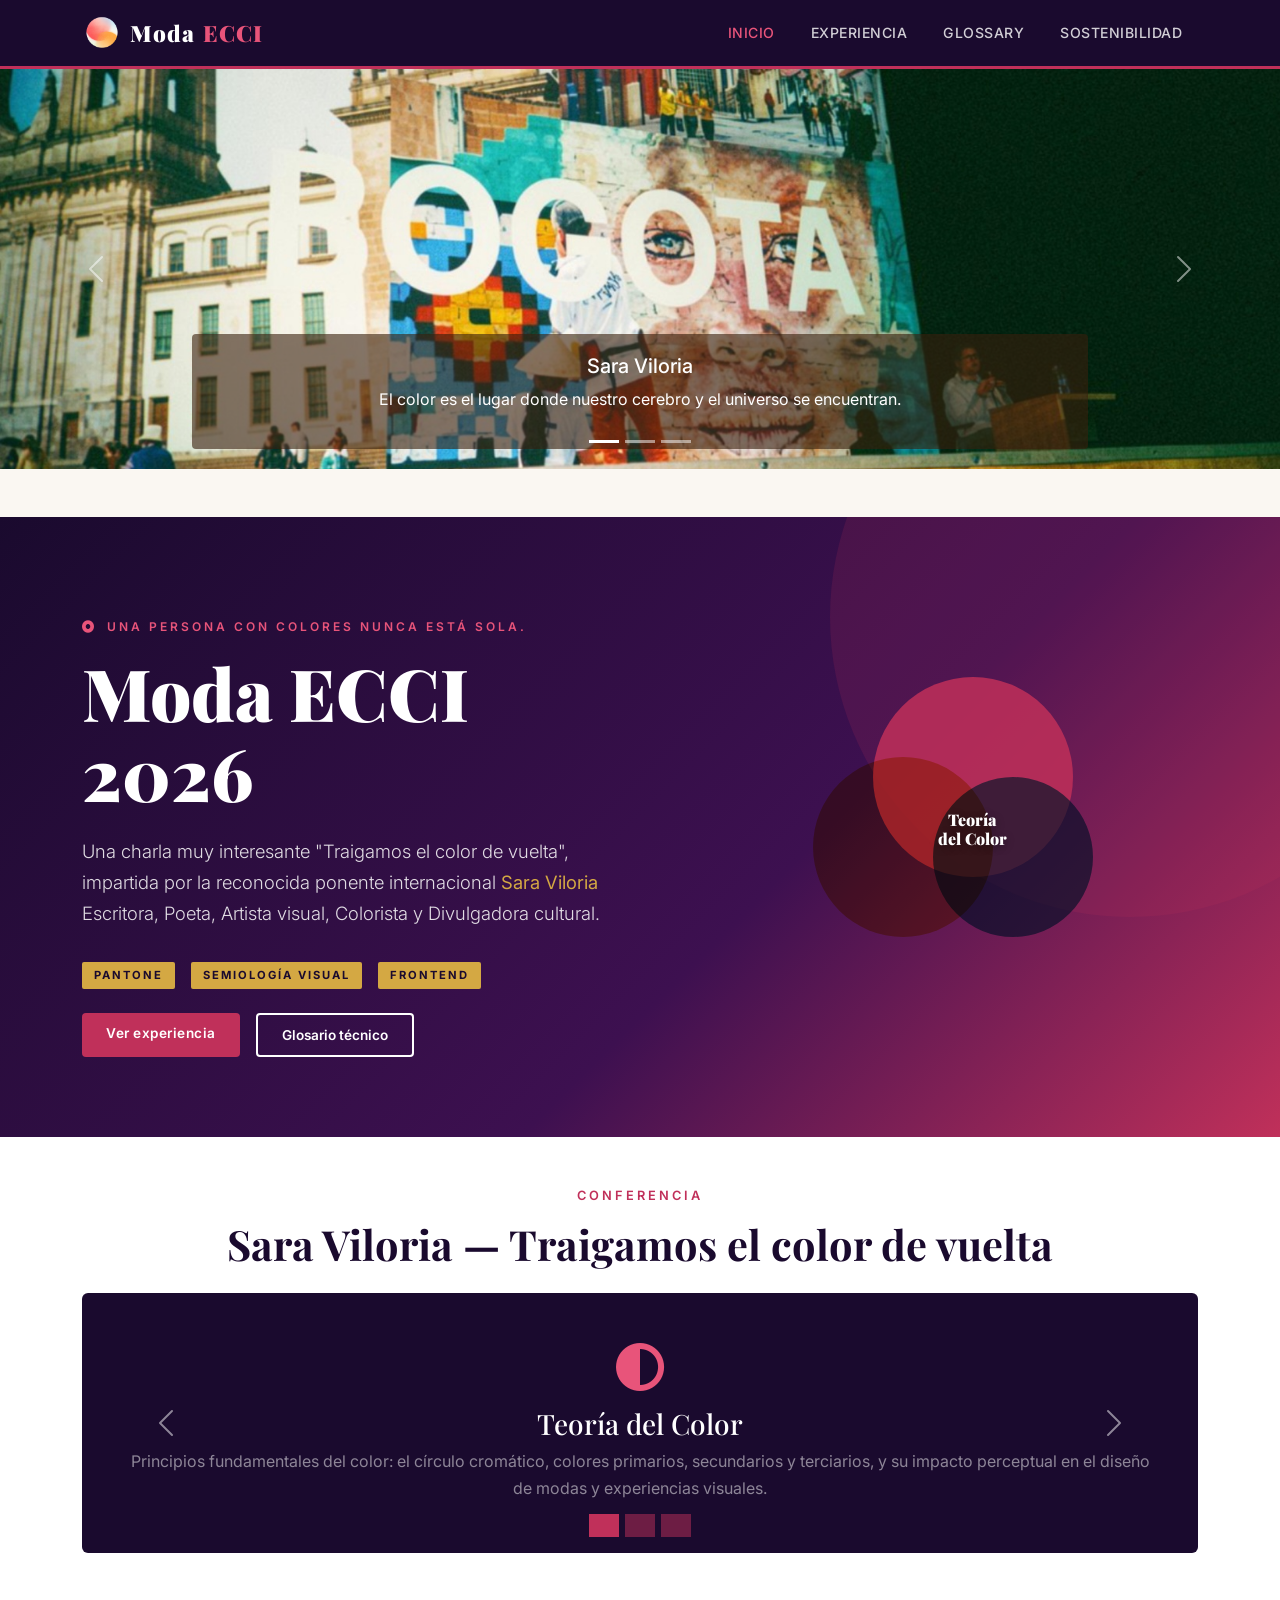
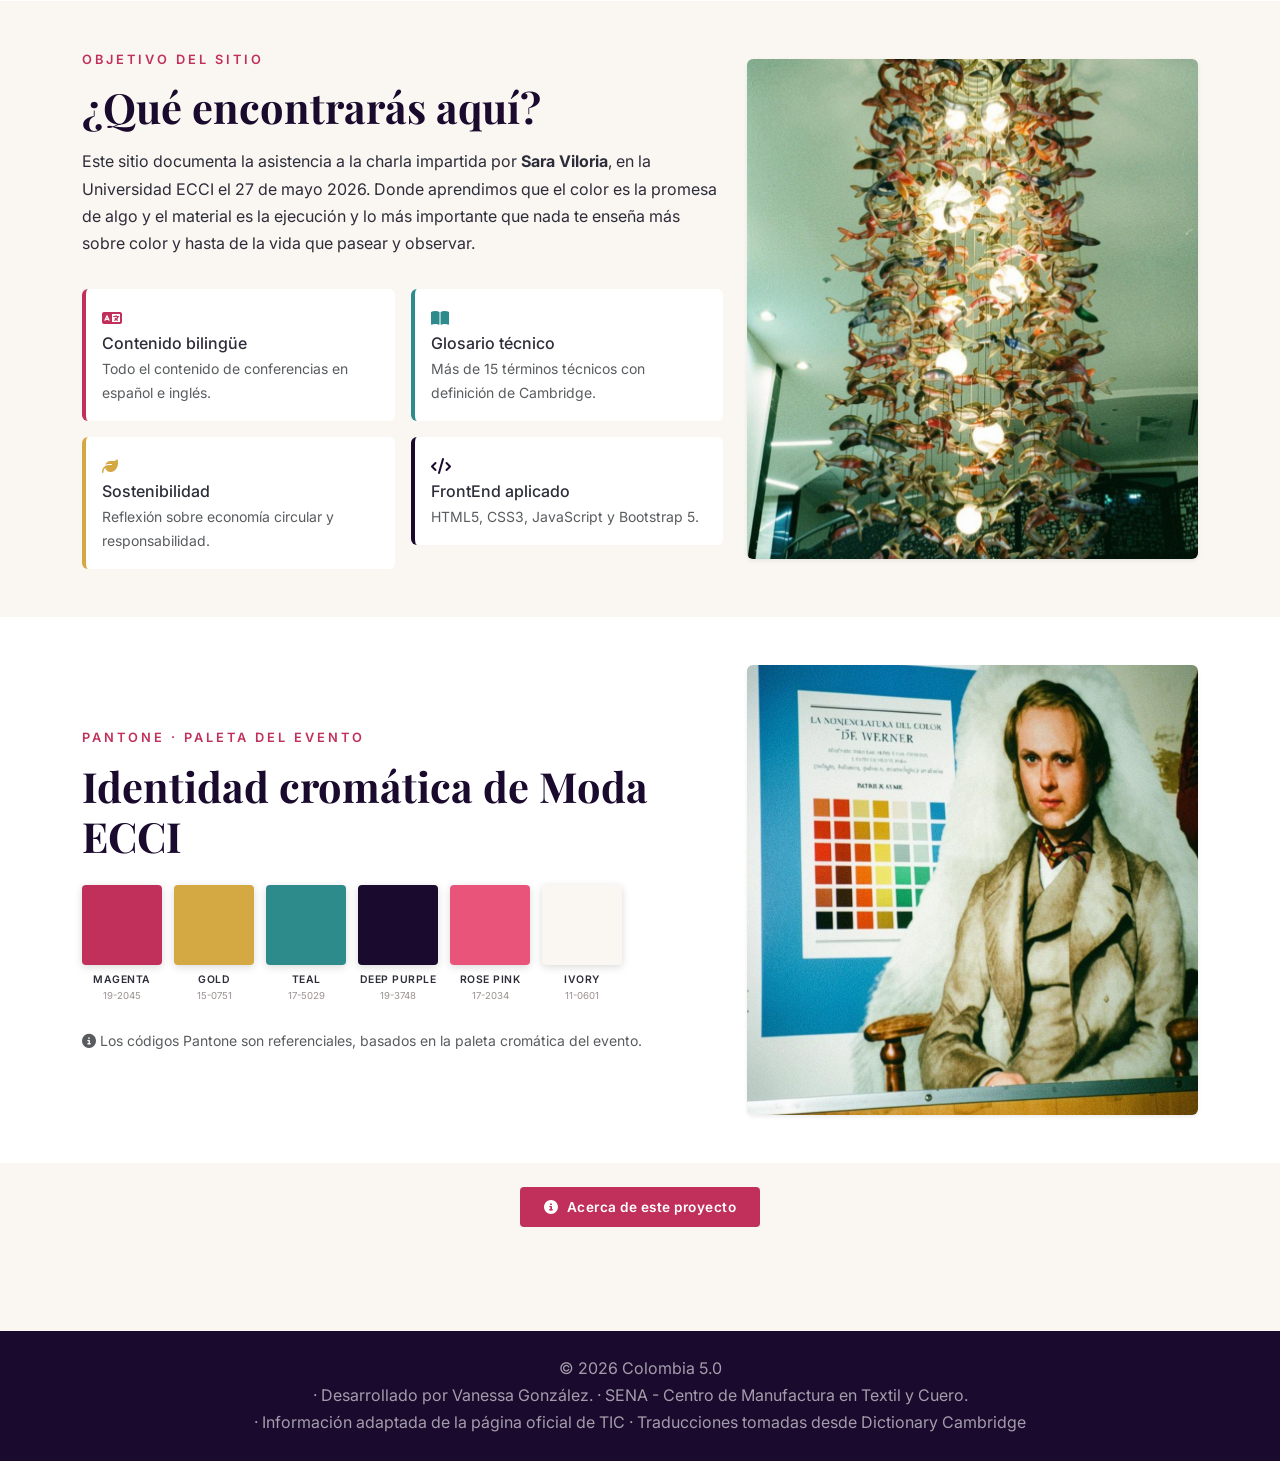
==== commit 2e7b2ca4: "Update index.html" ====
--- a/index.html
+++ b/index.html
@@ -41,7 +41,7 @@
 
     <div class="carousel-inner">
       <div class="carousel-item active" data-bs-interval="4000">
-        <img src="img/ME0.jpg" class="d-block w-100" alt="Pasarela Moda ECCI" style="height: 450px; object-fit: cover;">
+        <img src="img/ME0.jpg" class="d-block w-100" alt="Pasarela Moda ECCI" style="height: 400px; object-fit: cover;">
         <div class="carousel-caption d-none d-md-block" style="background: rgba(56, 31, 13, 0.6); border-radius: 4px;">
           <h5>Sara Viloria</h5>
           <p>El color es el lugar donde nuestro cerebro y el universo se encuentran.</p>
@@ -158,48 +158,51 @@
   </section>
 
   <!-- ============= OBJETIVO ============= -->
-  <section class="py-5">
-    <div class="container">
-      <div class="row g-4">
-        <div class="col-md-8">
-          <p class="section-subtitle">Objetivo del sitio</p>
-          <h2 class="section-title mb-3">¿Qué encontrarás aquí?</h2>
-          <p>Este sitio documenta la asistencia a la charla impartida por <strong>Sara Viloria</strong>, en la Universidad ECCI el 27 de mayo 2026. Donde aprendimos que el color es la promesa de algo y el material es la ejecución y lo más importante que nada te enseña más sobre color y hasta de la vida que pasear y observar.</p>
-          <div class="row g-3 mt-2">
-            <div class="col-sm-6">
-              <div class="p-3 rounded" style="background:var(--white);border-left:4px solid var(--magenta);">
-                <i class="fa-solid fa-language mb-2" style="color:var(--magenta);"></i>
-                <h6 class="mb-1">Contenido bilingüe</h6>
-                <p class="small text-muted mb-0">Todo el contenido de conferencias en español e inglés.</p>
-              </div>
-            </div>
-            <div class="col-sm-6">
-              <div class="p-3 rounded" style="background:var(--white);border-left:4px solid var(--pantone-teal);">
-                <i class="fa-solid fa-book-open mb-2" style="color:var(--pantone-teal);"></i>
-                <h6 class="mb-1">Glosario técnico</h6>
-                <p class="small text-muted mb-0">Más de 15 términos técnicos con definición de Cambridge.</p>
-              </div>
-            </div>
-            <div class="col-sm-6">
-              <div class="p-3 rounded" style="background:var(--white);border-left:4px solid var(--pantone-gold);">
-                <i class="fa-solid fa-leaf mb-2" style="color:var(--pantone-gold);"></i>
-                <h6 class="mb-1">Sostenibilidad</h6>
-                <p class="small text-muted mb-0">Reflexión sobre economía circular y responsabilidad.</p>
-              </div>
-            </div>
-            <div class="col-sm-6">
-              <div class="p-3 rounded" style="background:var(--white);border-left:4px solid var(--deep);">
-                <i class="fa-solid fa-code mb-2" style="color:var(--deep);"></i>
-                <h6 class="mb-1">FrontEnd aplicado</h6>
-                <p class="small text-muted mb-0">HTML5, CSS3, JavaScript y Bootstrap 5.</p>
-              </div>
-            </div>
-          </div>
-        </div>
-        </div>
-      </div>
-    </div>
-  </section>
+<section class="py-5">
+  <div class="container">
+    <div class="row align-items-center g-4">
+            <div class="col-lg-7">
+        <p class="section-subtitle">Objetivo del sitio</p>
+        <h2 class="section-title mb-3">¿Qué encontrarás aquí?</h2>
+        <p>Este sitio documenta la asistencia a la charla impartida por <strong>Sara Viloria</strong>, en la Universidad ECCI el 27 de mayo 2026. Donde aprendimos que el color es la promesa de algo y el material es la ejecución y lo más importante que nada te enseña más sobre color y hasta de la vida que pasear y observar.</p>
+        
+        <div class="row g-3 mt-2">
+          <div class="col-sm-6">
+            <div class="p-3 rounded" style="background:var(--white);border-left:4px solid var(--magenta);">
+              <i class="fa-solid fa-language mb-2" style="color:var(--magenta);"></i>
+              <h6 class="mb-1">Contenido bilingüe</h6>
+              <p class="small text-muted mb-0">Todo el contenido de conferencias en español e inglés.</p>
+            </div>
+          </div>
+          <div class="col-sm-6">
+            <div class="p-3 rounded" style="background:var(--white);border-left:4px solid var(--pantone-teal);">
+              <i class="fa-solid fa-book-open mb-2" style="color:var(--pantone-teal);"></i>
+              <h6 class="mb-1">Glosario técnico</h6>
+              <p class="small text-muted mb-0">Más de 15 términos técnicos con definición de Cambridge.</p>
+            </div>
+          </div>
+          <div class="col-sm-6">
+            <div class="p-3 rounded" style="background:var(--white);border-left:4px solid var(--pantone-gold);">
+              <i class="fa-solid fa-leaf mb-2" style="color:var(--pantone-gold);"></i>
+              <h6 class="mb-1">Sostenibilidad</h6>
+              <p class="small text-muted mb-0">Reflexión sobre economía circular y responsabilidad.</p>
+            </div>
+          </div>
+          <div class="col-sm-6">
+            <div class="p-3 rounded" style="background:var(--white);border-left:4px solid var(--deep);">
+              <i class="fa-solid fa-code mb-2" style="color:var(--deep);"></i>
+              <h6 class="mb-1">FrontEnd aplicado</h6>
+              <p class="small text-muted mb-0">HTML5, CSS3, JavaScript y Bootstrap 5.</p>
+            </div>
+          </div>
+        </div>
+      </div> 
+      <div class="col-lg-5 text-center">
+        <img src="img/ME4.jpg" alt="Entrada" class="img-fluid rounded shadow-sm" style="max-height: 500px; object-fit: cover; width: 300%;">
+      </div>
+    </div> 
+  </div> 
+</section>
 
   <!-- ============= PALETA PANTONE ============= -->
   <section class="py-5" style="background:var(--white);">
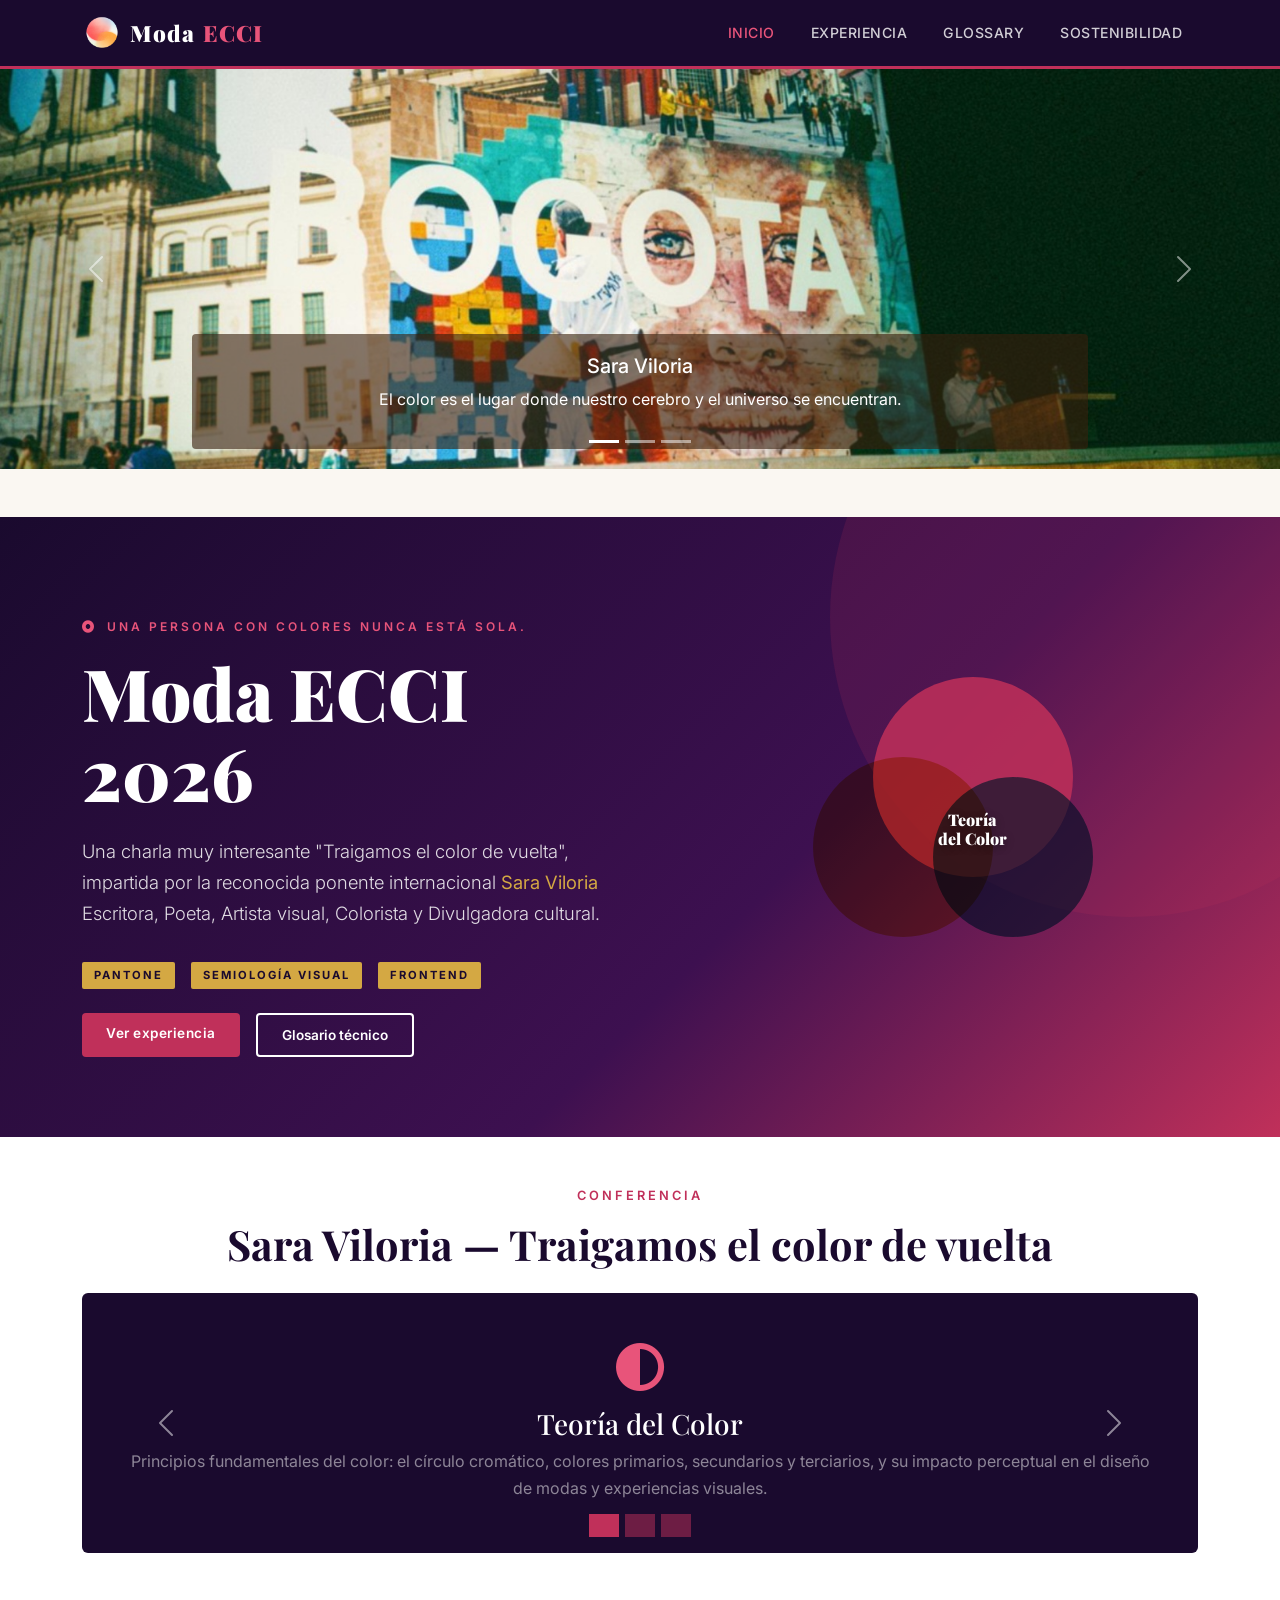
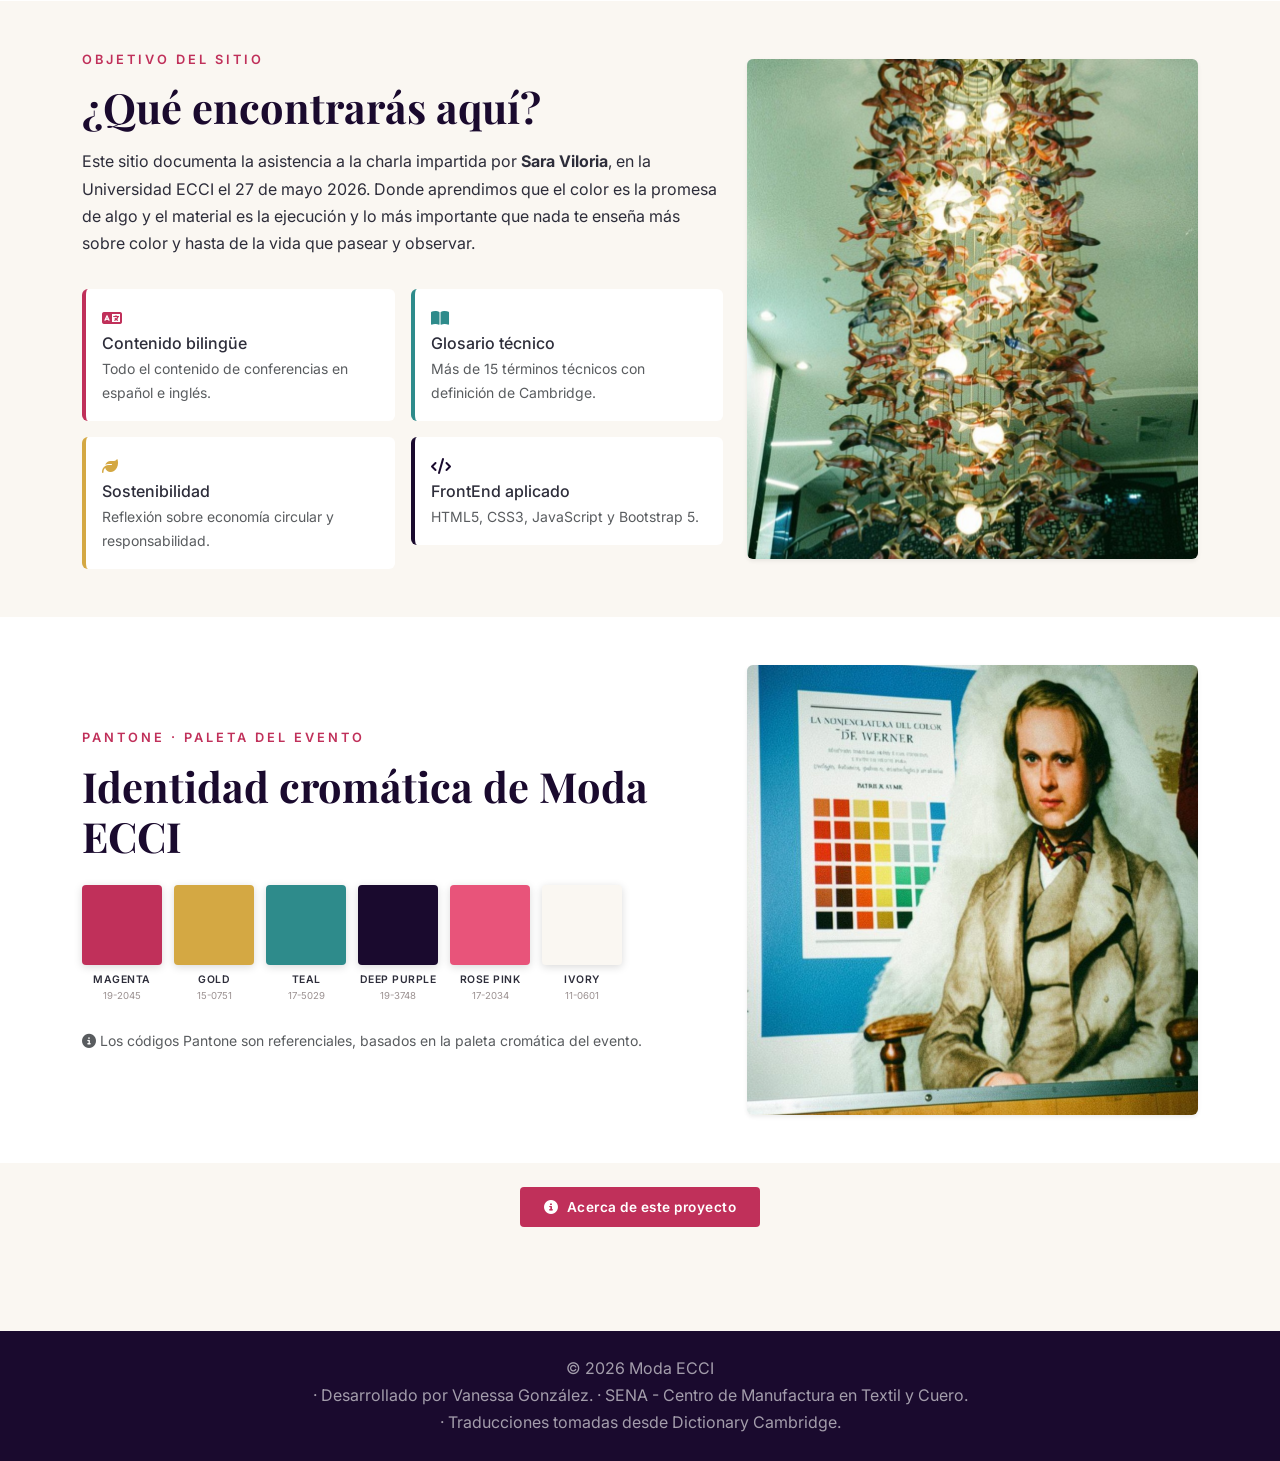
==== commit 2e069aab: "Update index.html" ====
--- a/index.html
+++ b/index.html
@@ -262,7 +262,7 @@
 
   <!-- ============= FOOTER ============= -->
 <footer class="site-footer py-4 text-center">
-  <p class="mb-0">© 2026 Colombia 5.0 <br/> · Desarrollado por Vanessa González. · SENA - Centro de Manufactura en Textil y Cuero. <br/> · Información adaptada de la página oficial de TIC · Traducciones tomadas desde Dictionary Cambridge </p>
+  <p class="mb-0">© 2026 Moda ECCI <br/> · Desarrollado por Vanessa González. · SENA - Centro de Manufactura en Textil y Cuero. <br/> · Traducciones tomadas desde Dictionary Cambridge. </p>
 </footer>
 
   <script src="https://cdn.jsdelivr.net/npm/bootstrap@5.3.3/dist/js/bootstrap.bundle.min.js"></script>
